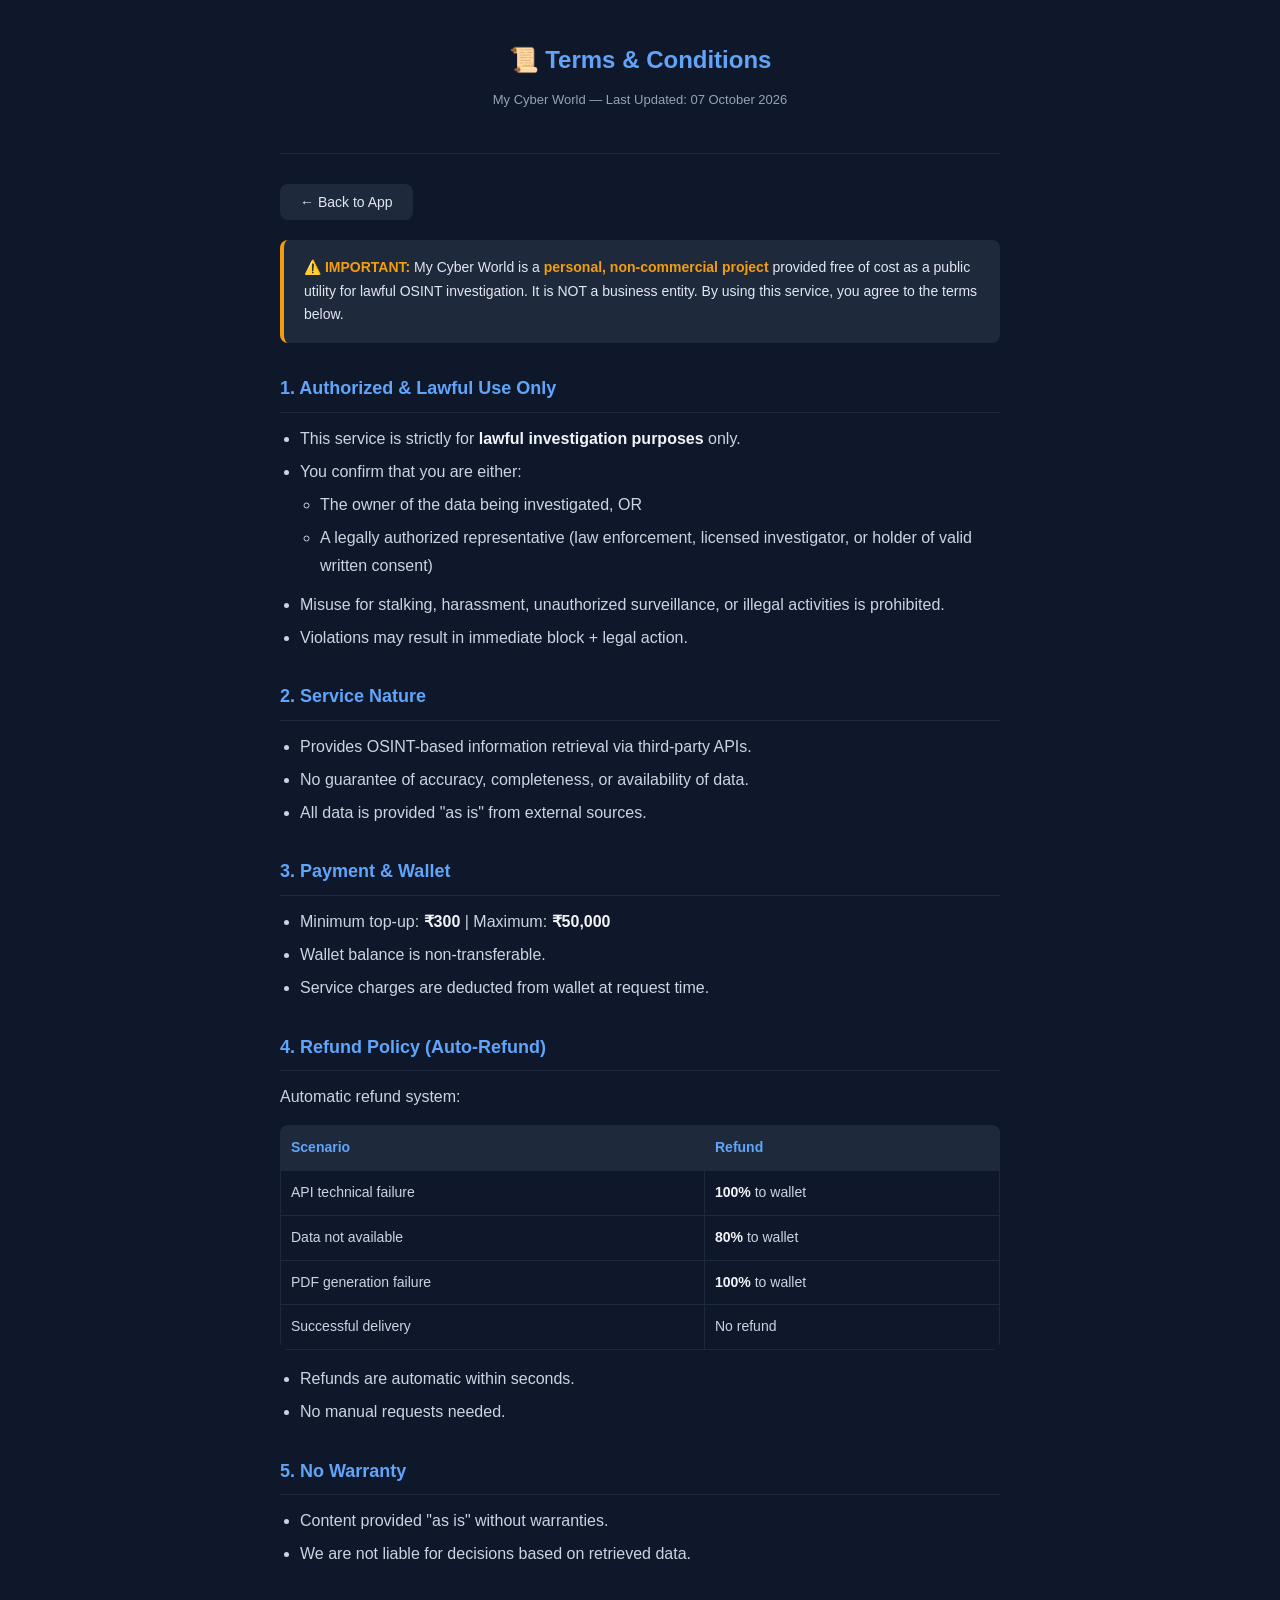
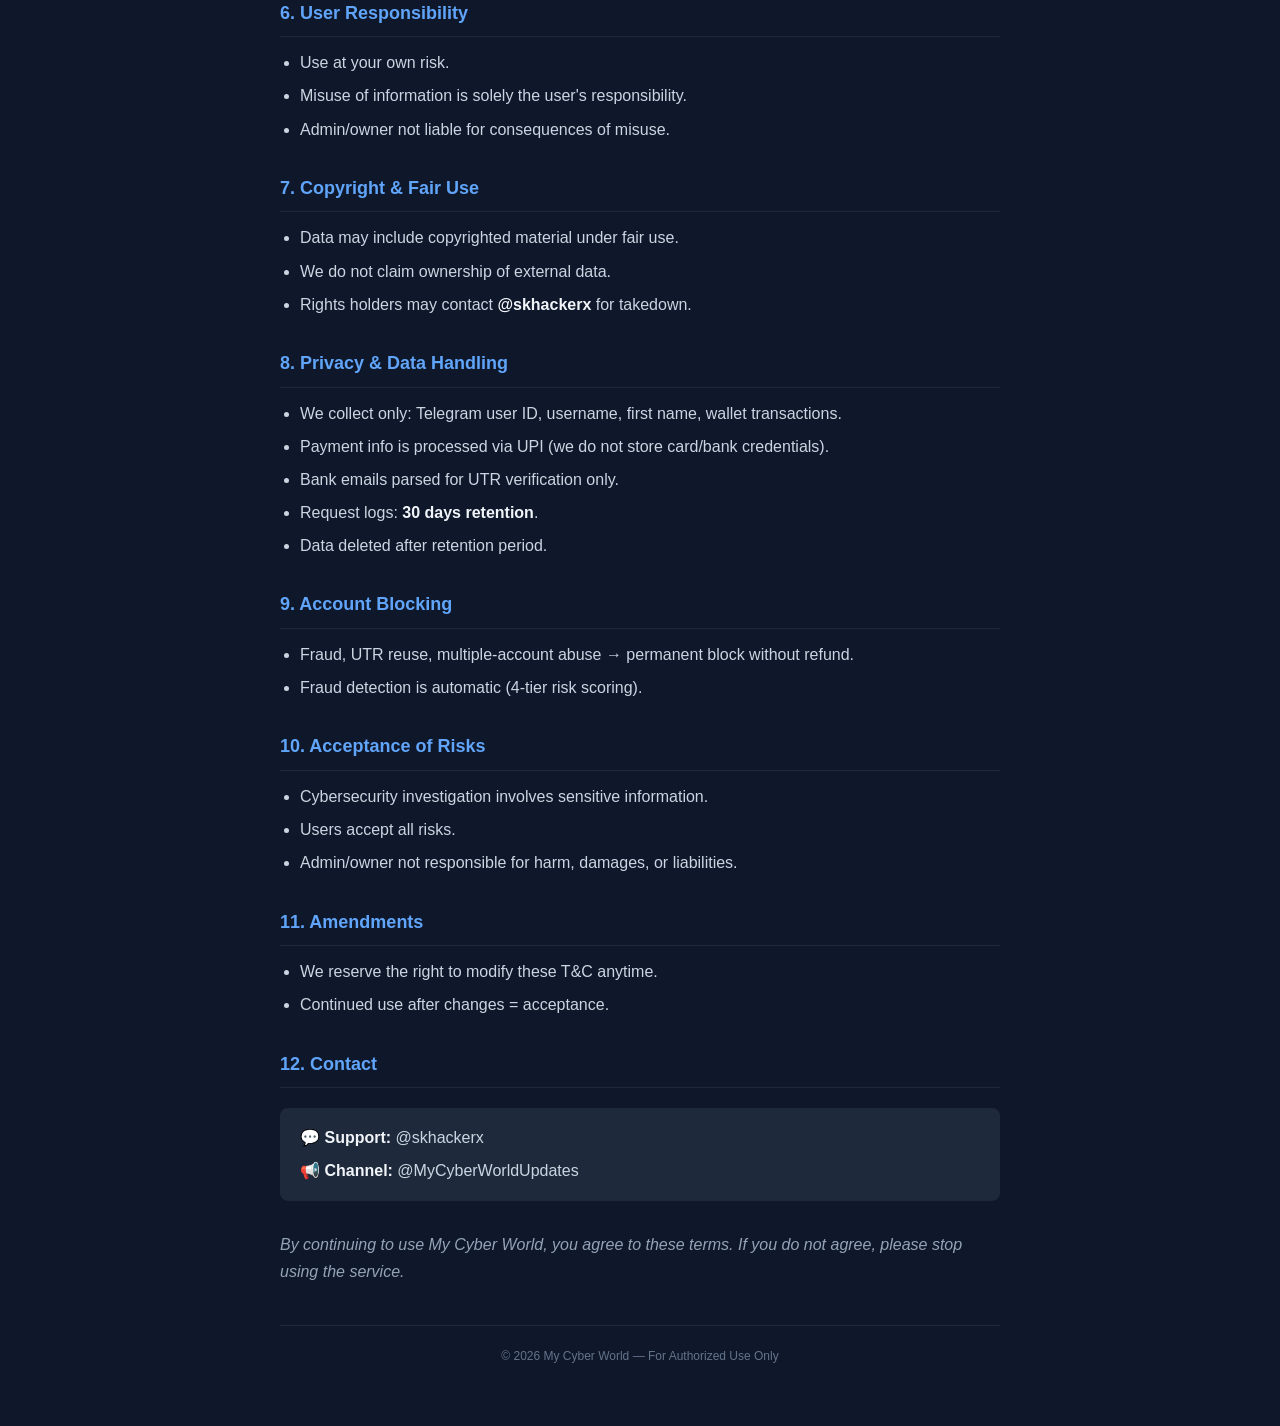
==== terms.html @ fc1565c9 "Add files via upload Add T&C page + footer link + styles" ====
<!DOCTYPE html>
<html lang="en">
<head>
    <meta charset="UTF-8">
    <meta name="viewport"
          content="width=device-width, initial-scale=1.0, maximum-scale=1.0, user-scalable=no, viewport-fit=cover">
    <meta name="theme-color" content="#0f172a">
    <meta name="description" content="Terms and Conditions - My Cyber World OSINT Investigation Panel">
    <meta name="robots" content="noindex, nofollow">
    <meta name="format-detection" content="telephone=no">
    <title>Terms &amp; Conditions — My Cyber World</title>
    <link rel="icon" href="data:,">
    <script src="https://telegram.org/js/telegram-web-app.js"></script>
    <style>
        * { box-sizing: border-box; margin: 0; padding: 0; }

        body {
            font-family: -apple-system, BlinkMacSystemFont, "Segoe UI", Roboto, sans-serif;
            background: #0f172a;
            color: #e2e8f0;
            padding: 20px;
            padding-top: calc(20px + env(safe-area-inset-top, 0px));
            padding-bottom: calc(60px + env(safe-area-inset-bottom, 0px));
            line-height: 1.7;
            font-size: clamp(14px, 3.8vw, 16px);
            -webkit-font-smoothing: antialiased;
            -webkit-text-size-adjust: 100%;
        }

        .container {
            max-width: 720px;
            margin: 0 auto;
        }

        .header {
            text-align: center;
            padding: 20px 0 30px;
            border-bottom: 1px solid #1e293b;
            margin-bottom: 30px;
        }

        .header h1 {
            color: #60a5fa;
            font-size: clamp(20px, 5.5vw, 24px);
            margin-bottom: 8px;
            font-weight: 700;
        }

        .header .subtitle {
            color: #94a3b8;
            font-size: 13px;
        }

        .back-btn {
            display: inline-block;
            background: #1e293b;
            color: #e2e8f0;
            padding: 10px 20px;
            border-radius: 8px;
            text-decoration: none;
            font-size: 14px;
            margin-bottom: 20px;
            transition: background 0.15s ease;
            cursor: pointer;
            border: none;
        }

        .back-btn:hover,
        .back-btn:active {
            background: #334155;
        }

        .notice {
            background: #1e293b;
            border-left: 4px solid #f59e0b;
            padding: 16px 20px;
            border-radius: 8px;
            margin-bottom: 30px;
            font-size: 14px;
        }

        .notice strong { color: #f59e0b; }

        h2 {
            color: #60a5fa;
            font-size: clamp(16px, 4.5vw, 18px);
            margin-top: 30px;
            margin-bottom: 12px;
            padding-bottom: 8px;
            border-bottom: 1px solid #1e293b;
            font-weight: 700;
        }

        p { margin-bottom: 12px; color: #cbd5e1; }

        ul {
            margin-left: 20px;
            margin-bottom: 12px;
            list-style: disc;
        }

        ul ul {
            margin-top: 6px;
            list-style: circle;
        }

        li { margin-bottom: 6px; color: #cbd5e1; }

        strong { color: #f1f5f9; font-weight: 600; }

        .table-wrap {
            width: 100%;
            overflow-x: auto;
            -webkit-overflow-scrolling: touch;
            margin: 15px 0;
            border-radius: 8px;
        }

        table {
            width: 100%;
            border-collapse: collapse;
            font-size: 14px;
            min-width: 280px;
        }

        th, td {
            padding: 10px;
            text-align: left;
            border: 1px solid #1e293b;
            word-break: break-word;
        }

        th {
            background: #1e293b;
            color: #60a5fa;
            font-weight: 600;
        }

        td { color: #cbd5e1; }

        .contact {
            background: #1e293b;
            padding: 16px 20px;
            border-radius: 8px;
            margin-top: 20px;
        }

        .contact p { margin-bottom: 6px; }
        .contact p:last-child { margin-bottom: 0; }

        a {
            color: #60a5fa;
            text-decoration: none;
        }

        a:hover { text-decoration: underline; }

        .footer {
            text-align: center;
            margin-top: 40px;
            padding-top: 20px;
            border-top: 1px solid #1e293b;
            color: #64748b;
            font-size: 12px;
        }

        .final-note {
            margin-top: 30px;
            color: #94a3b8;
            font-style: italic;
        }

        /* Small phones */
        @media (max-width: 380px) {
            body { padding: 14px; padding-top: calc(14px + env(safe-area-inset-top, 0px)); }
            .header h1 { font-size: 18px; }
            h2 { font-size: 15px; }
            th, td { padding: 8px; font-size: 13px; }
        }
    </style>
</head>
<body>
    <div class="container">
        <div class="header">
            <h1>📜 Terms &amp; Conditions</h1>
            <p class="subtitle">My Cyber World — Last Updated: 07 October 2026</p>
        </div>

        <button class="back-btn" id="back-btn" type="button">← Back to App</button>

        <div class="notice">
            <strong>⚠️ IMPORTANT:</strong> My Cyber World is a <strong>personal, non-commercial project</strong>
            provided free of cost as a public utility for lawful OSINT investigation.
            It is NOT a business entity. By using this service, you agree to the terms below.
        </div>

        <h2>1. Authorized &amp; Lawful Use Only</h2>
        <ul>
            <li>This service is strictly for <strong>lawful investigation purposes</strong> only.</li>
            <li>You confirm that you are either:
                <ul>
                    <li>The owner of the data being investigated, OR</li>
                    <li>A legally authorized representative (law enforcement, licensed investigator, or holder of valid written consent)</li>
                </ul>
            </li>
            <li>Misuse for stalking, harassment, unauthorized surveillance, or illegal activities is prohibited.</li>
            <li>Violations may result in immediate block + legal action.</li>
        </ul>

        <h2>2. Service Nature</h2>
        <ul>
            <li>Provides OSINT-based information retrieval via third-party APIs.</li>
            <li>No guarantee of accuracy, completeness, or availability of data.</li>
            <li>All data is provided "as is" from external sources.</li>
        </ul>

        <h2>3. Payment &amp; Wallet</h2>
        <ul>
            <li>Minimum top-up: <strong>₹300</strong> | Maximum: <strong>₹50,000</strong></li>
            <li>Wallet balance is non-transferable.</li>
            <li>Service charges are deducted from wallet at request time.</li>
        </ul>

        <h2>4. Refund Policy (Auto-Refund)</h2>
        <p>Automatic refund system:</p>
        <div class="table-wrap">
            <table>
                <thead>
                    <tr><th>Scenario</th><th>Refund</th></tr>
                </thead>
                <tbody>
                    <tr><td>API technical failure</td><td><strong>100%</strong> to wallet</td></tr>
                    <tr><td>Data not available</td><td><strong>80%</strong> to wallet</td></tr>
                    <tr><td>PDF generation failure</td><td><strong>100%</strong> to wallet</td></tr>
                    <tr><td>Successful delivery</td><td>No refund</td></tr>
                </tbody>
            </table>
        </div>
        <ul>
            <li>Refunds are automatic within seconds.</li>
            <li>No manual requests needed.</li>
        </ul>

        <h2>5. No Warranty</h2>
        <ul>
            <li>Content provided "as is" without warranties.</li>
            <li>We are not liable for decisions based on retrieved data.</li>
        </ul>

        <h2>6. User Responsibility</h2>
        <ul>
            <li>Use at your own risk.</li>
            <li>Misuse of information is solely the user's responsibility.</li>
            <li>Admin/owner not liable for consequences of misuse.</li>
        </ul>

        <h2>7. Copyright &amp; Fair Use</h2>
        <ul>
            <li>Data may include copyrighted material under fair use.</li>
            <li>We do not claim ownership of external data.</li>
            <li>Rights holders may contact <strong>@skhackerx</strong> for takedown.</li>
        </ul>

        <h2>8. Privacy &amp; Data Handling</h2>
        <ul>
            <li>We collect only: Telegram user ID, username, first name, wallet transactions.</li>
            <li>Payment info is processed via UPI (we do not store card/bank credentials).</li>
            <li>Bank emails parsed for UTR verification only.</li>
            <li>Request logs: <strong>30 days retention</strong>.</li>
            <li>Data deleted after retention period.</li>
        </ul>

        <h2>9. Account Blocking</h2>
        <ul>
            <li>Fraud, UTR reuse, multiple-account abuse → permanent block without refund.</li>
            <li>Fraud detection is automatic (4-tier risk scoring).</li>
        </ul>

        <h2>10. Acceptance of Risks</h2>
        <ul>
            <li>Cybersecurity investigation involves sensitive information.</li>
            <li>Users accept all risks.</li>
            <li>Admin/owner not responsible for harm, damages, or liabilities.</li>
        </ul>

        <h2>11. Amendments</h2>
        <ul>
            <li>We reserve the right to modify these T&amp;C anytime.</li>
            <li>Continued use after changes = acceptance.</li>
        </ul>

        <h2>12. Contact</h2>
        <div class="contact">
            <p>💬 <strong>Support:</strong> @skhackerx</p>
            <p>📢 <strong>Channel:</strong> @MyCyberWorldUpdates</p>
        </div>

        <p class="final-note">
            By continuing to use My Cyber World, you agree to these terms.
            If you do not agree, please stop using the service.
        </p>

        <div class="footer">
            © 2026 My Cyber World — For Authorized Use Only
        </div>
    </div>

    <script>
        // ==================== TELEGRAM SDK INIT ====================
        try {
            const tg = window.Telegram && window.Telegram.WebApp;
            if (tg) {
                tg.ready();
                try { tg.expand(); } catch (e) { /* Ignore */ }
                try {
                    if (tg.setHeaderColor) tg.setHeaderColor("#0f172a");
                    if (tg.setBackgroundColor) tg.setBackgroundColor("#0f172a");
                } catch (e) { /* Ignore */ }
            }
        } catch (e) {
            console.warn("Telegram SDK init failed:", e);
        }

        // ==================== BACK BUTTON ====================
        (function () {
            const btn = document.getElementById("back-btn");
            if (!btn) return;

            btn.addEventListener("click", function () {
                try {
                    // Prefer going back in history if we came from somewhere
                    if (window.history.length > 1) {
                        window.history.back();
                        // Fallback if back doesn't work within 300ms
                        setTimeout(function () {
                            if (document.visibilityState === "visible") {
                                window.location.href = "index.html";
                            }
                        }, 300);
                    } else {
                        // No history → direct navigation
                        window.location.href = "index.html";
                    }
                } catch (e) {
                    console.warn("Back navigation failed:", e);
                    window.location.href = "index.html";
                }
            });
        })();
    </script>
</body>
</html>
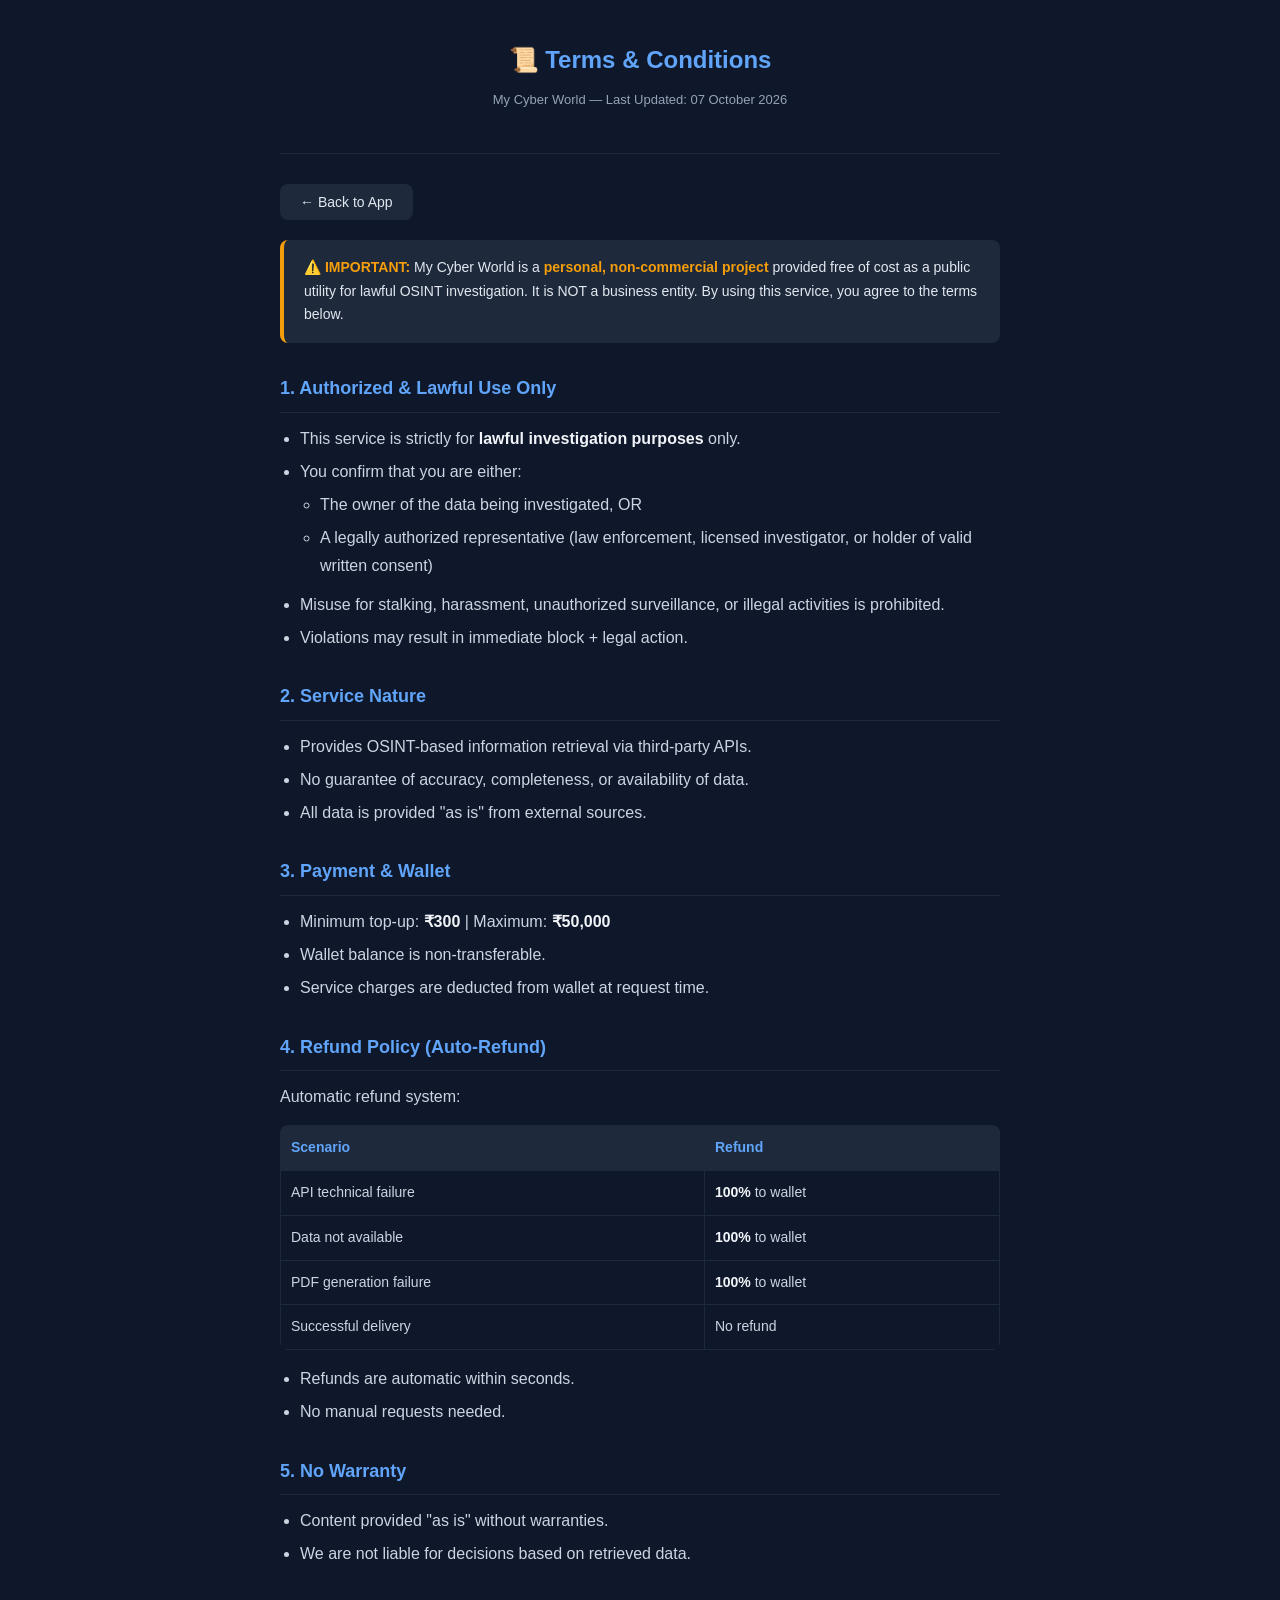
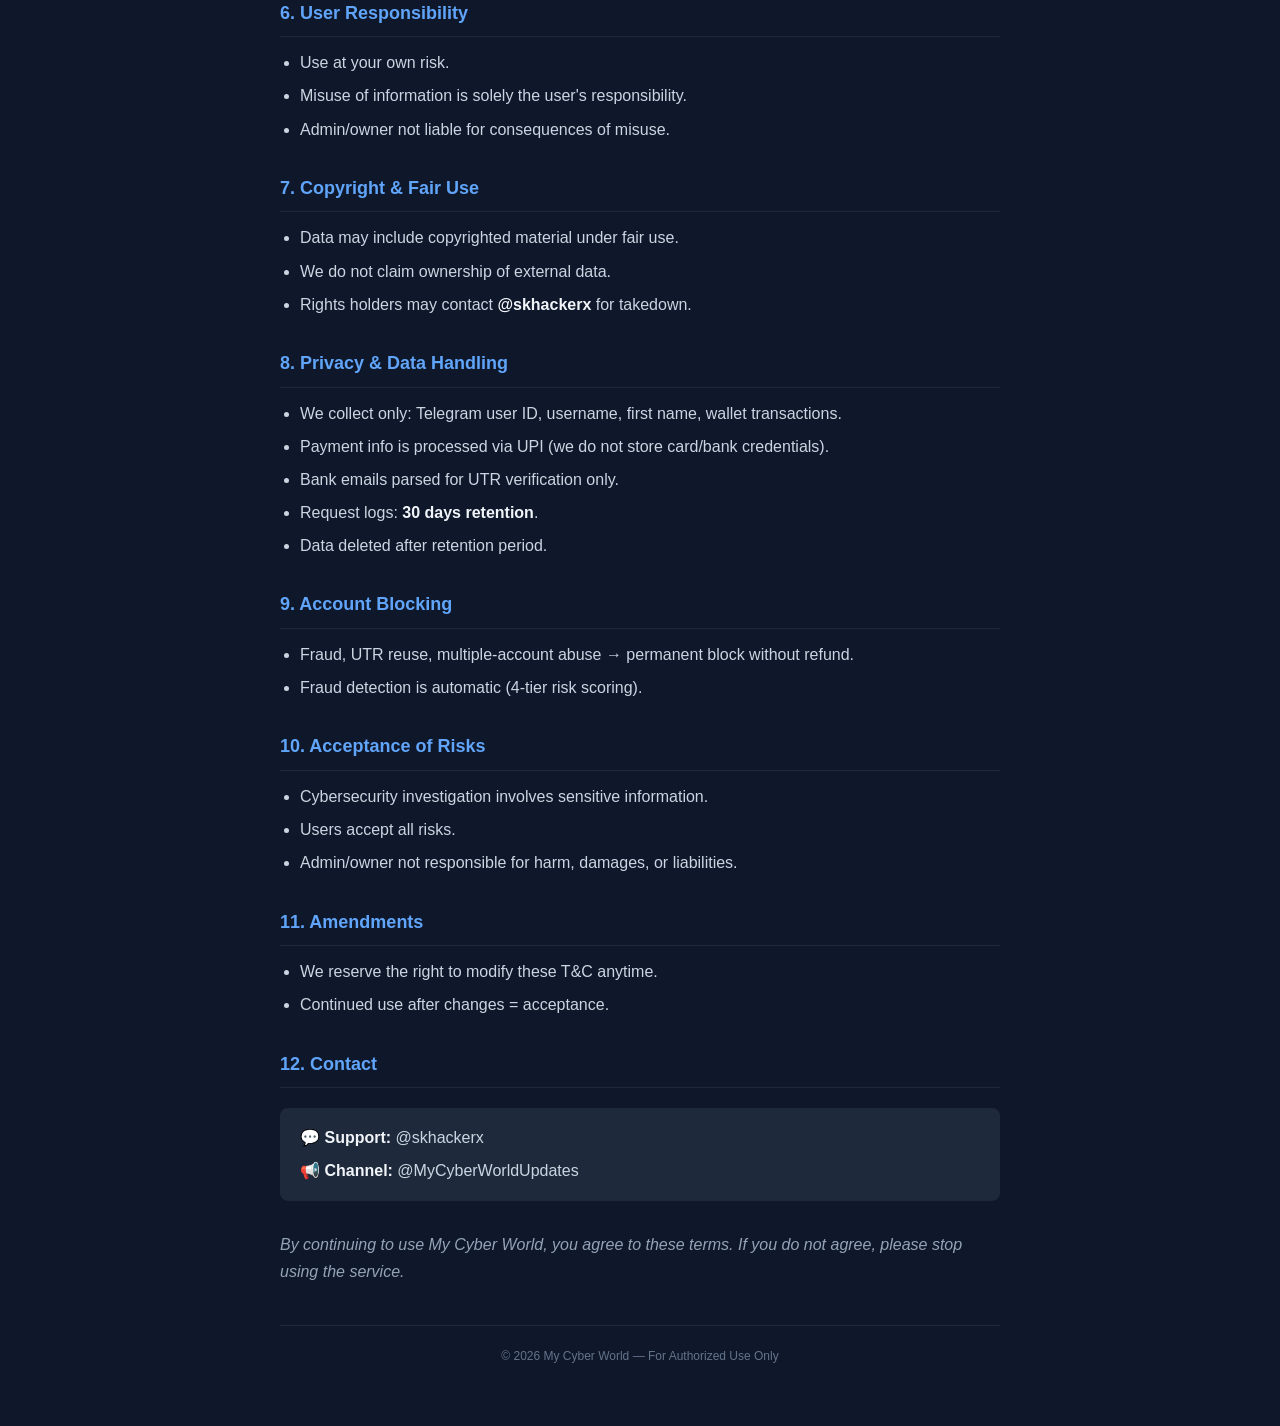
==== commit 3f3a2826: "Add files via upload Phase 7: T&C refund policy update (no data 100%)" ====
--- a/terms.html
+++ b/terms.html
@@ -230,7 +230,7 @@
                 </thead>
                 <tbody>
                     <tr><td>API technical failure</td><td><strong>100%</strong> to wallet</td></tr>
-                    <tr><td>Data not available</td><td><strong>80%</strong> to wallet</td></tr>
+                    <tr><td>Data not available</td><td><strong>100%</strong> to wallet</td></tr>
                     <tr><td>PDF generation failure</td><td><strong>100%</strong> to wallet</td></tr>
                     <tr><td>Successful delivery</td><td>No refund</td></tr>
                 </tbody>
